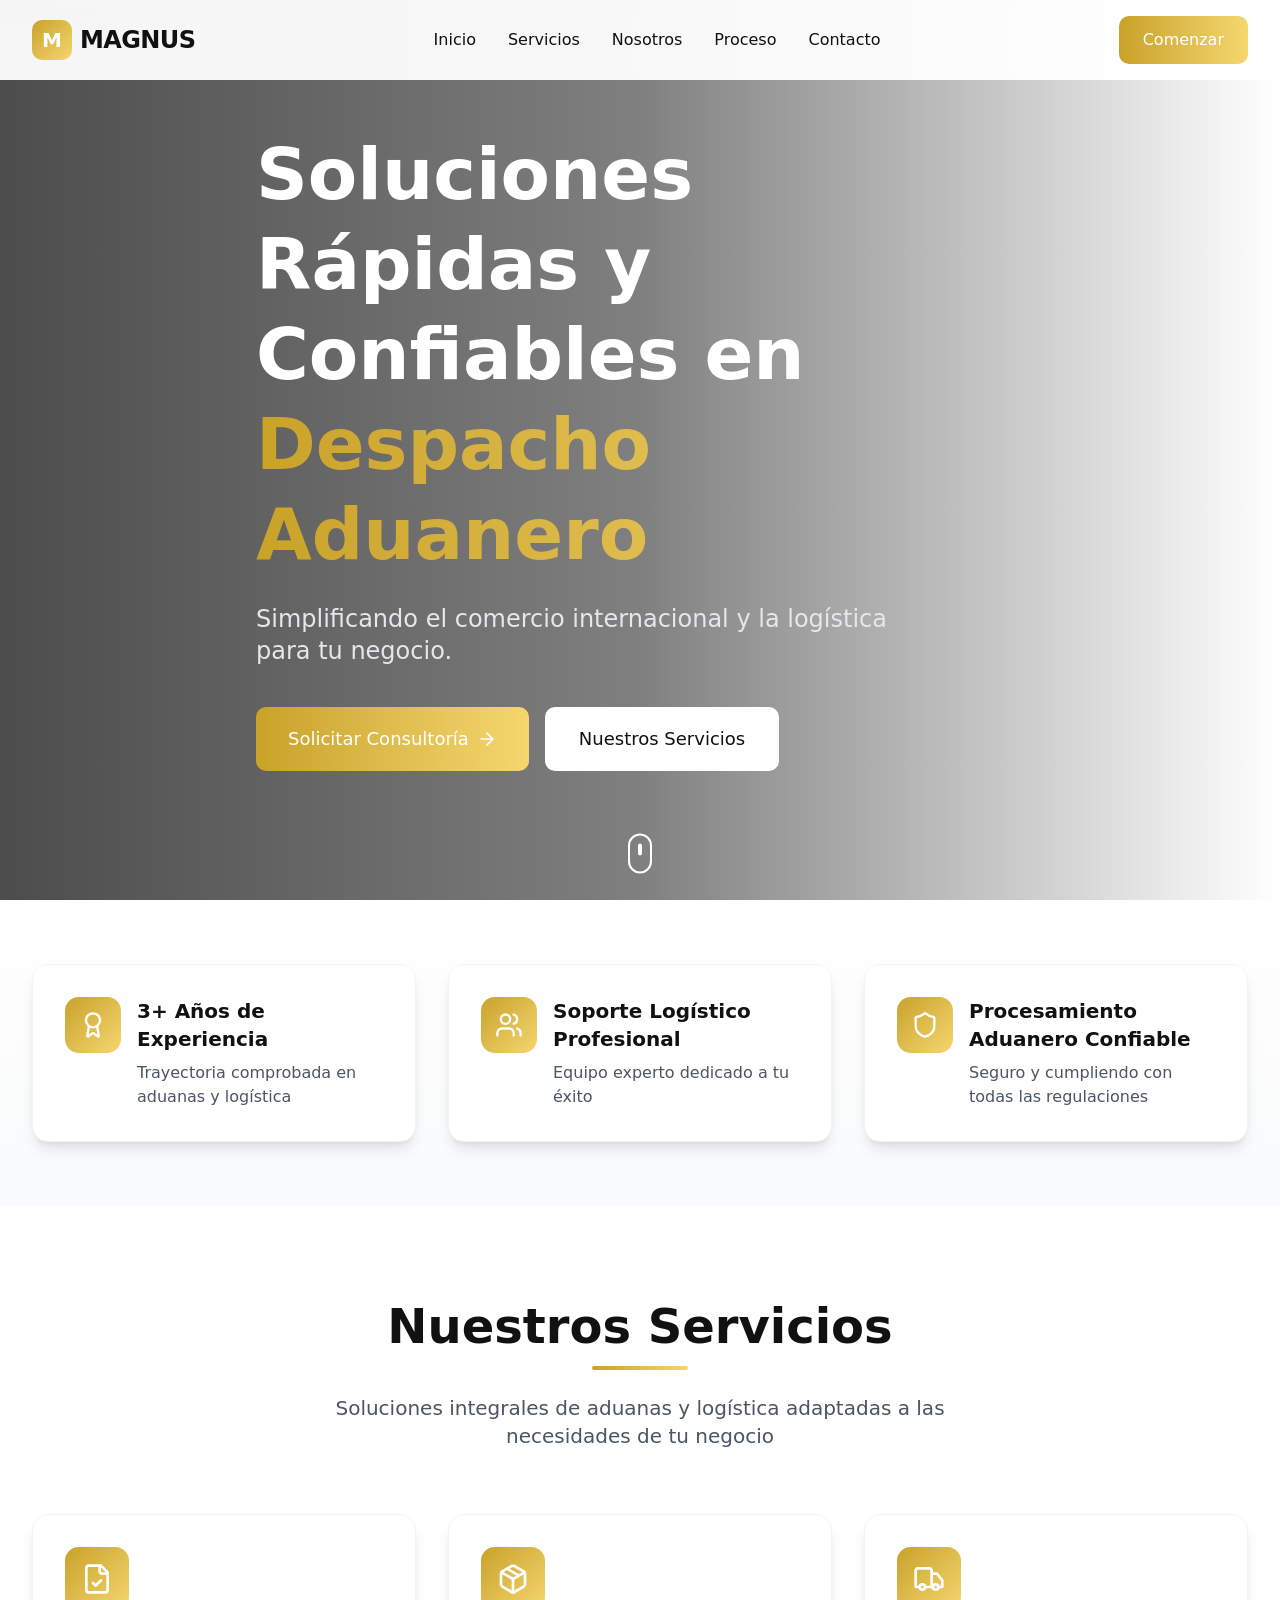
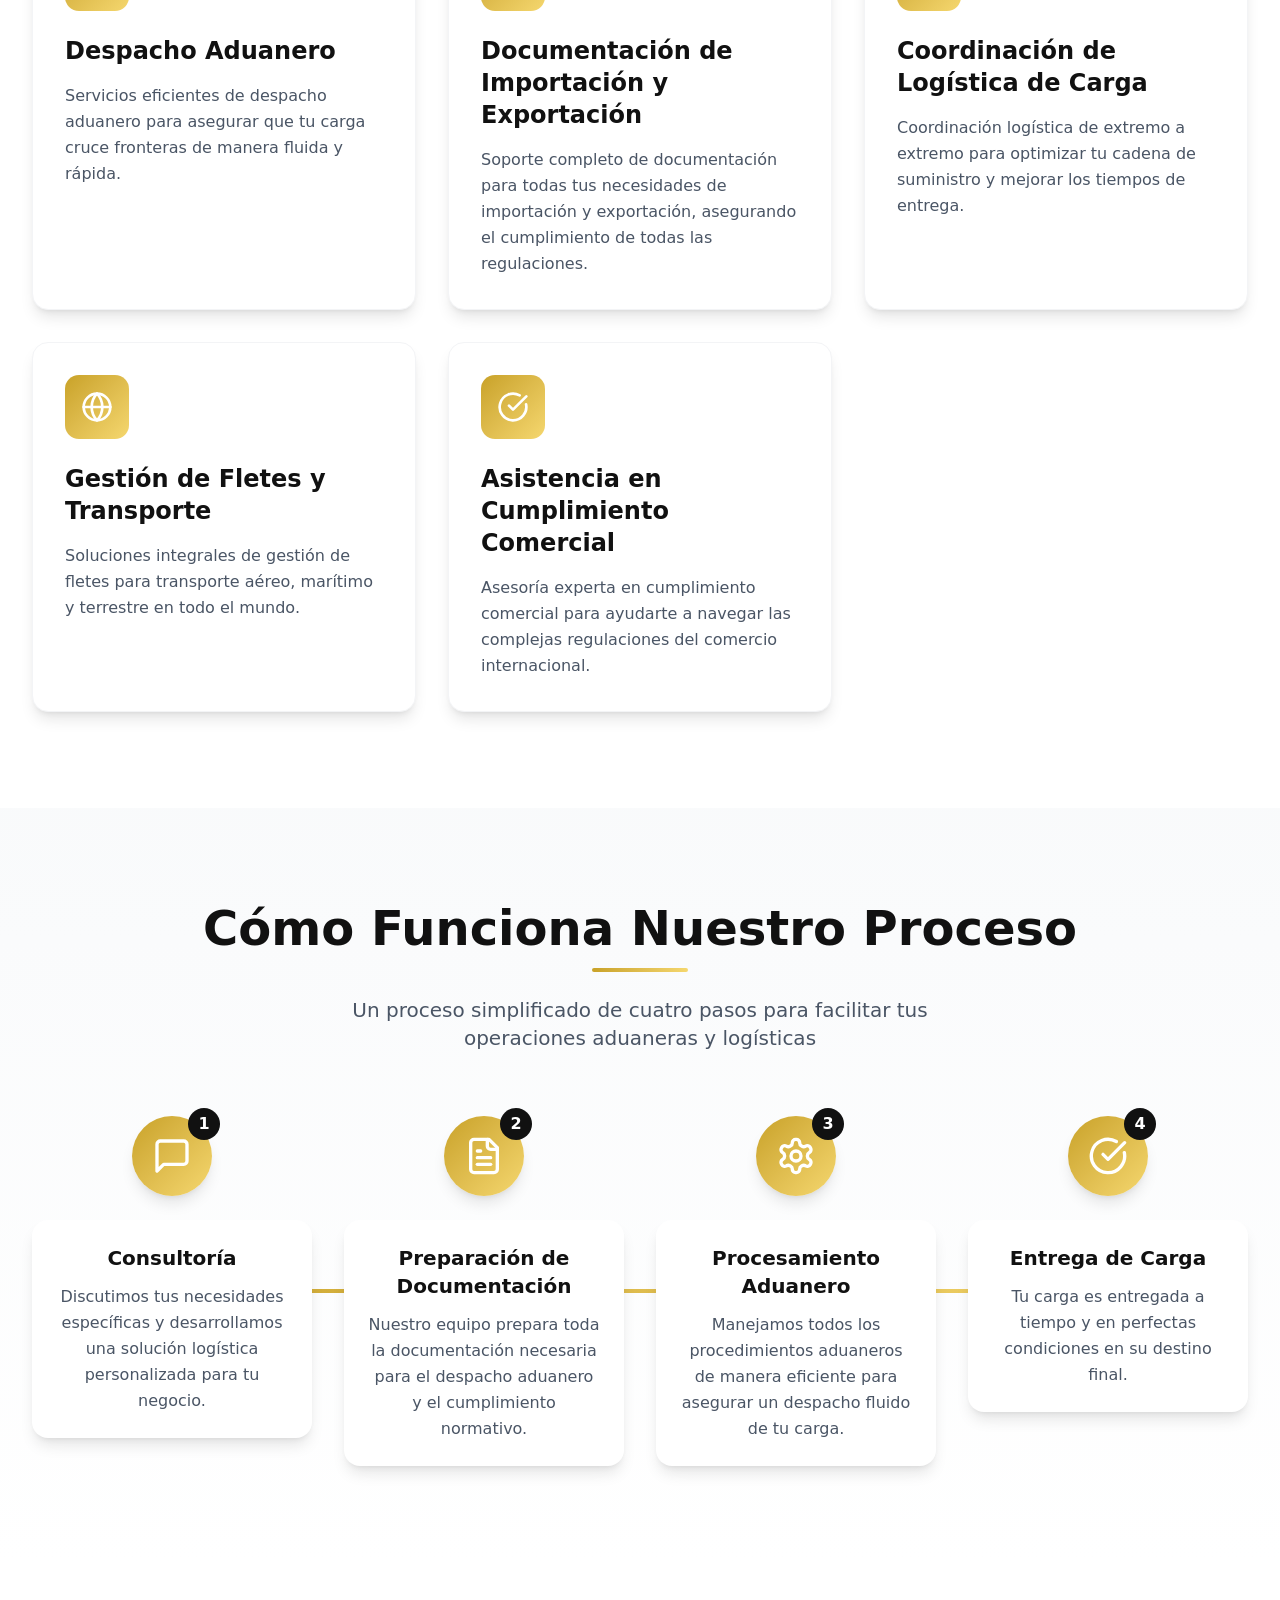
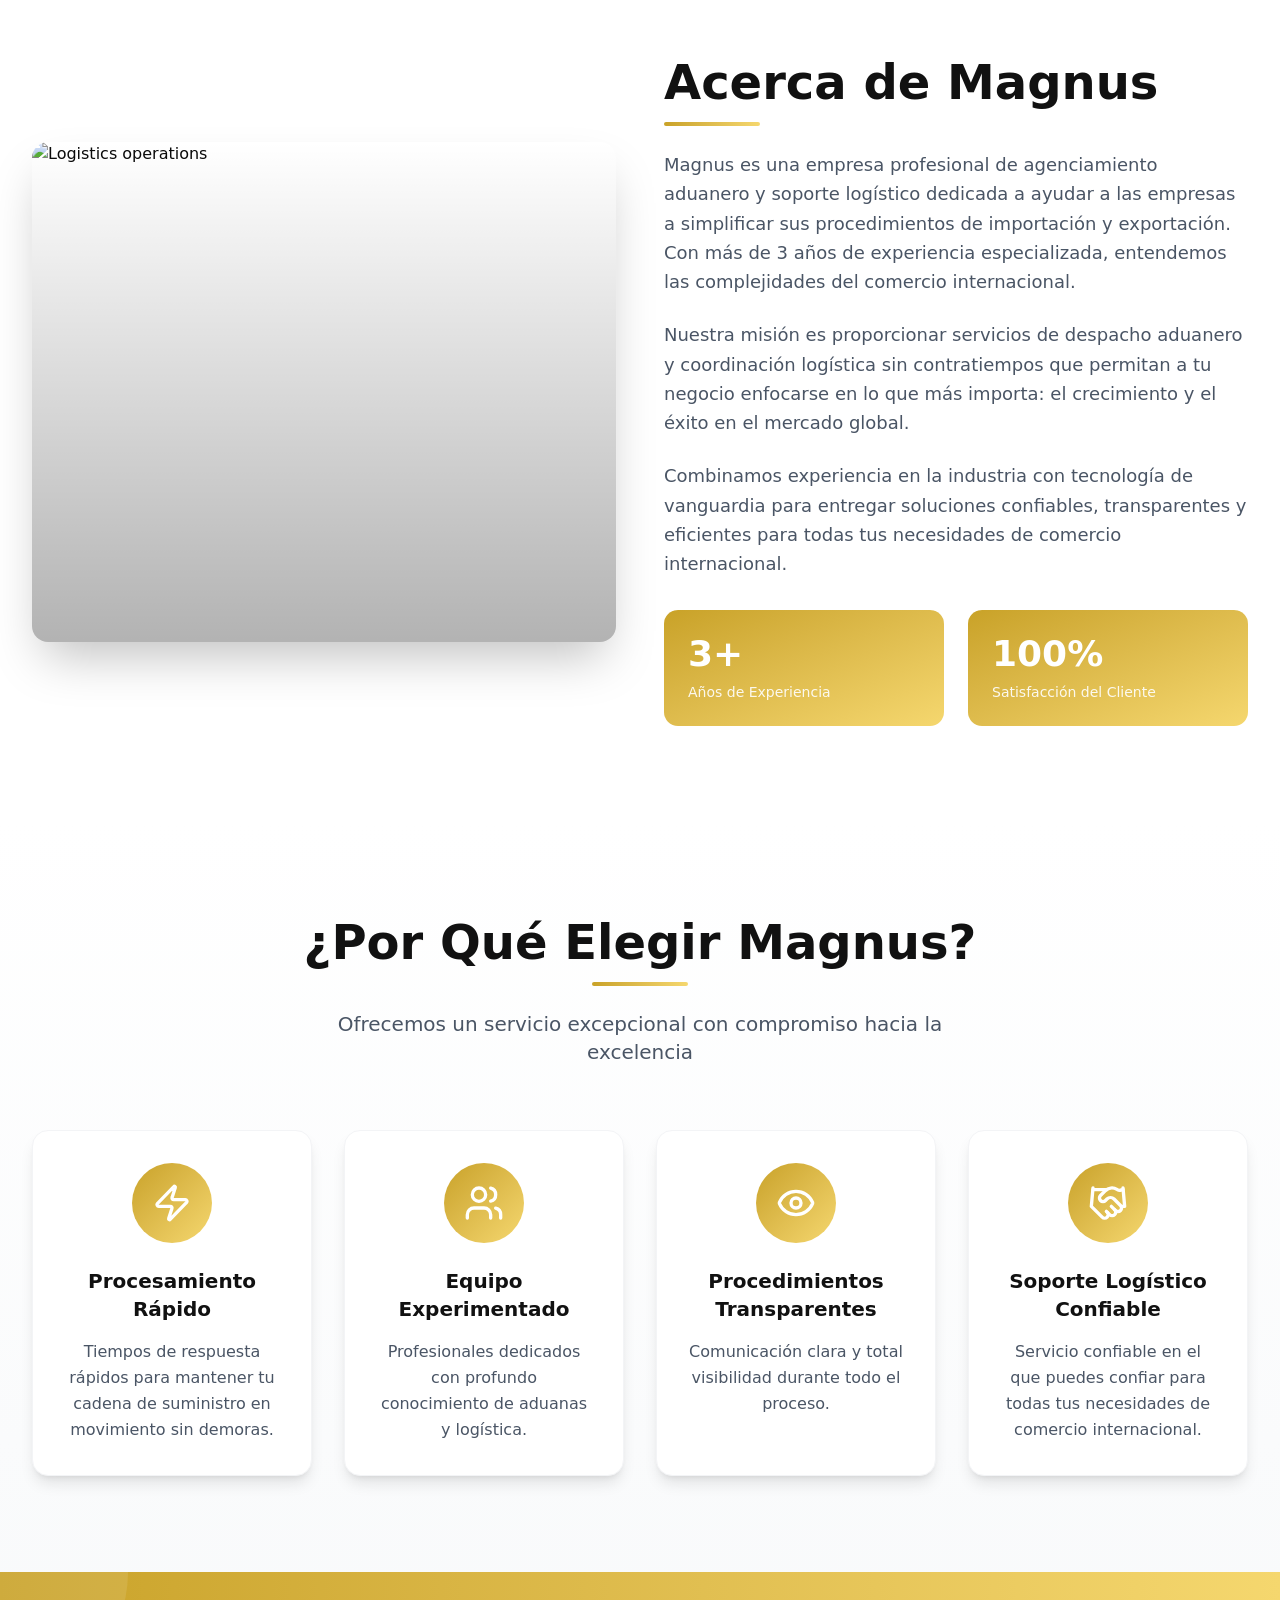
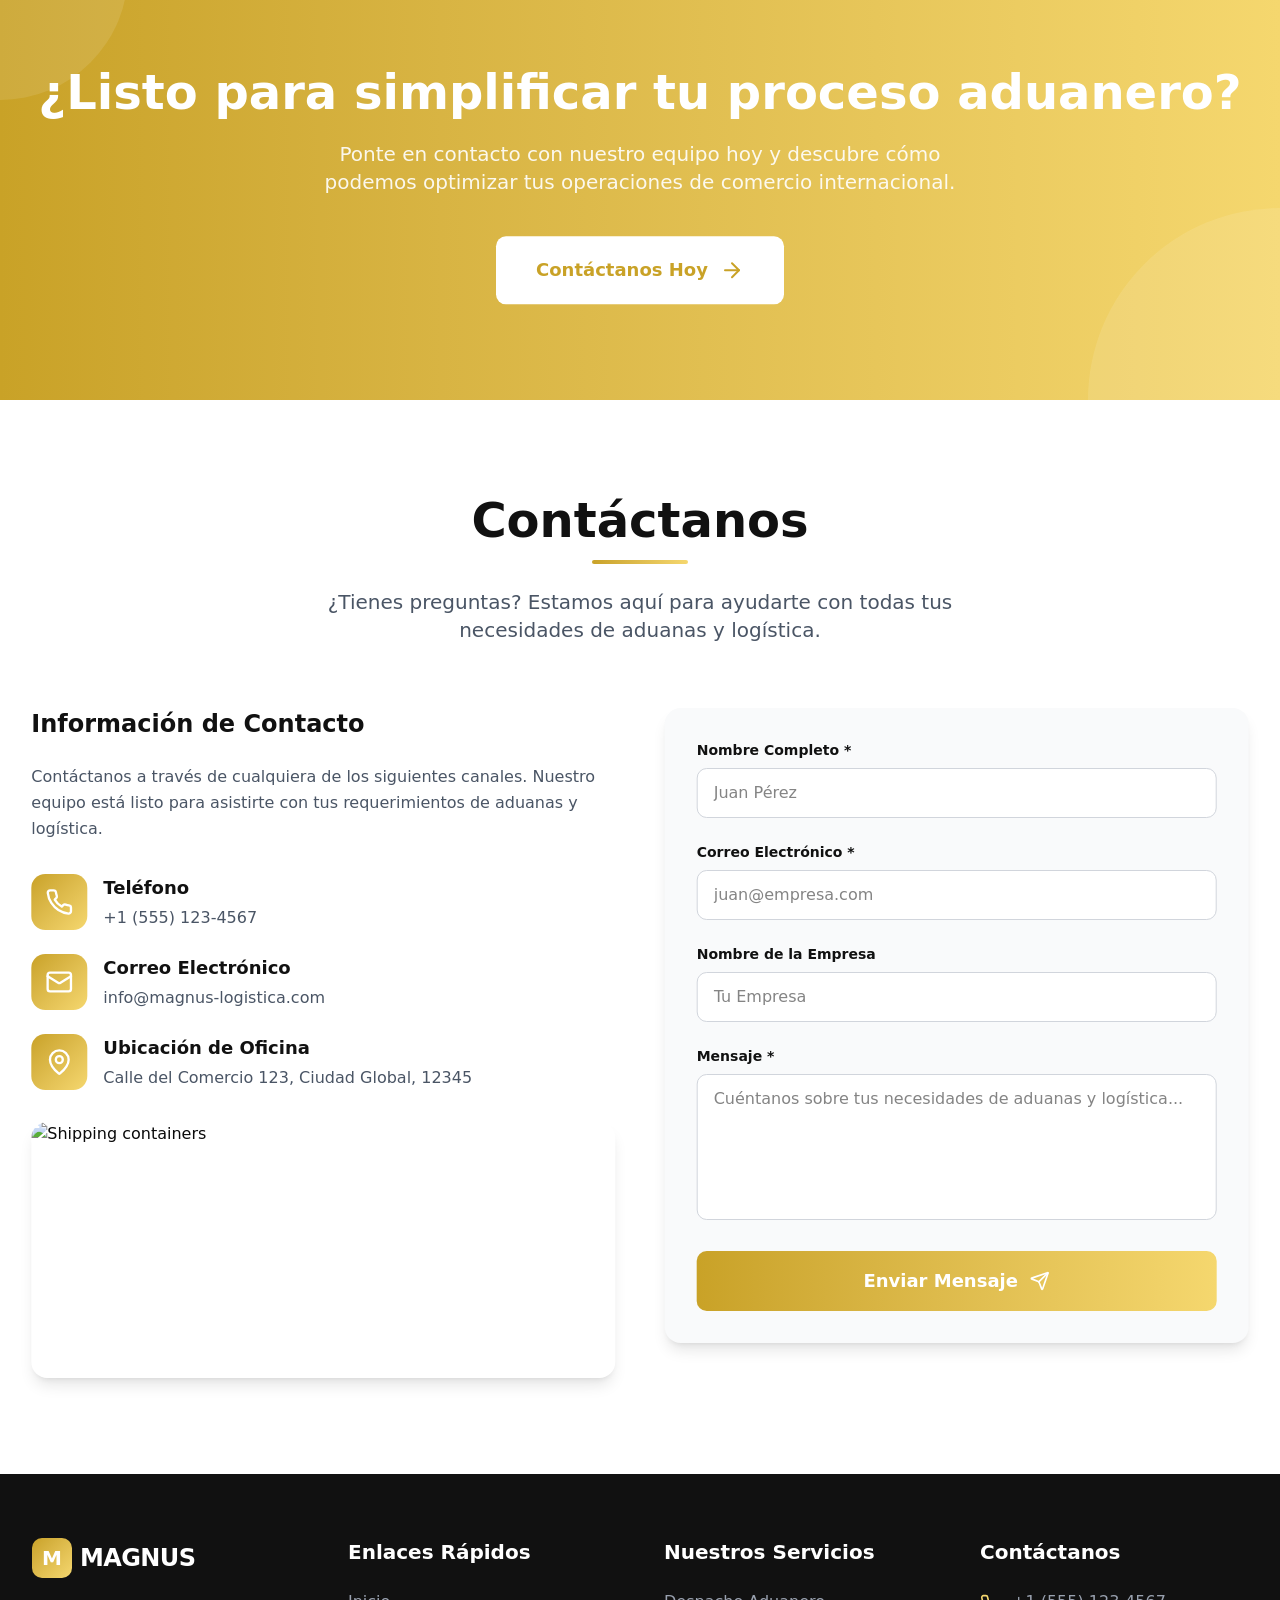
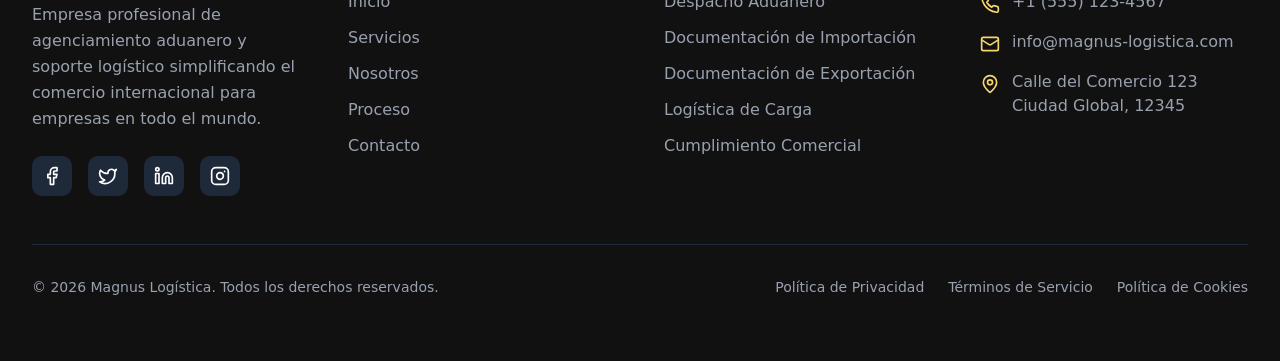
==== index.html @ 814d00e5 "Add files via upload" ====
<!DOCTYPE html>
  <html lang="en">
    <head>
      <meta charset="UTF-8" />
      <meta name="viewport" content="width=device-width, initial-scale=1.0" />
      <title>Design Landing Page for MAGNUS</title>
      <script type="module" crossorigin src="/assets/index-CF5uJtlG.js"></script>
      <link rel="stylesheet" crossorigin href="/assets/index-CGOL-Av9.css">
    </head>

    <body>
      <div id="root"></div>
    </body>
  </html>
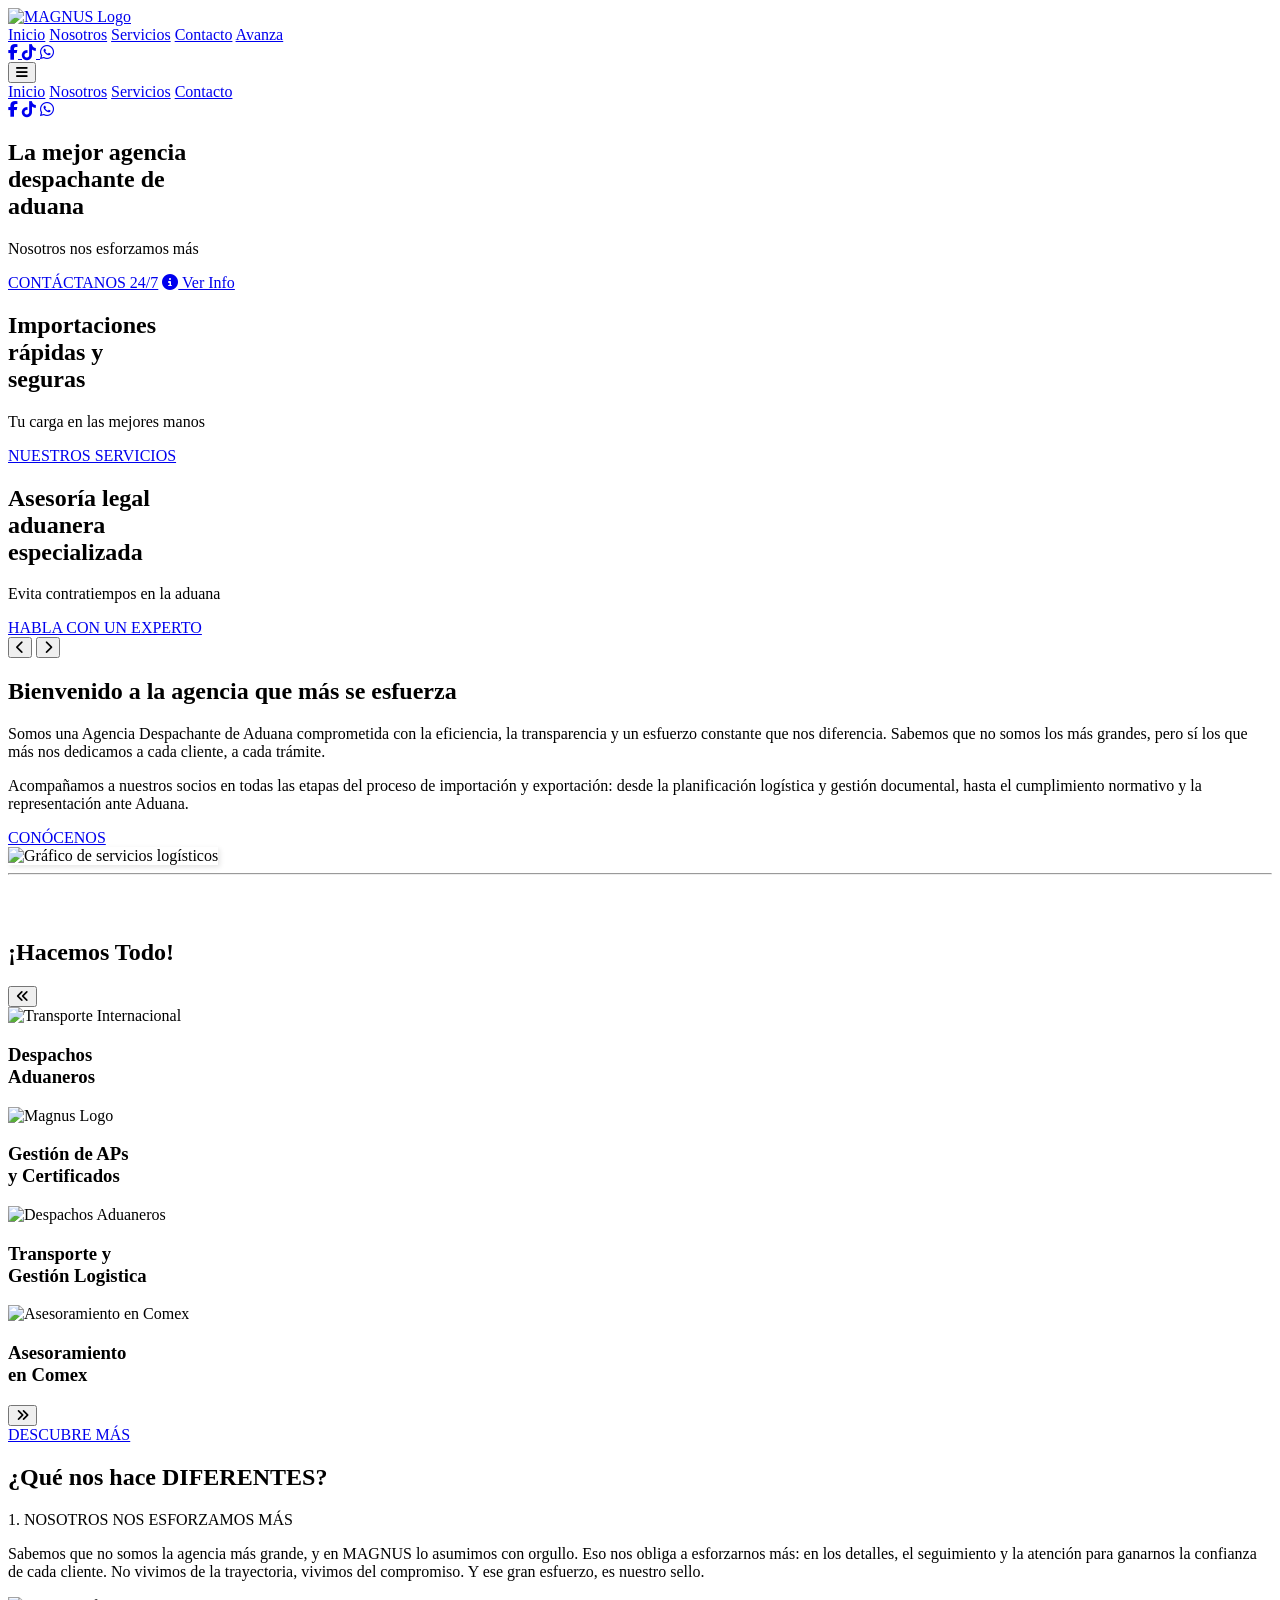
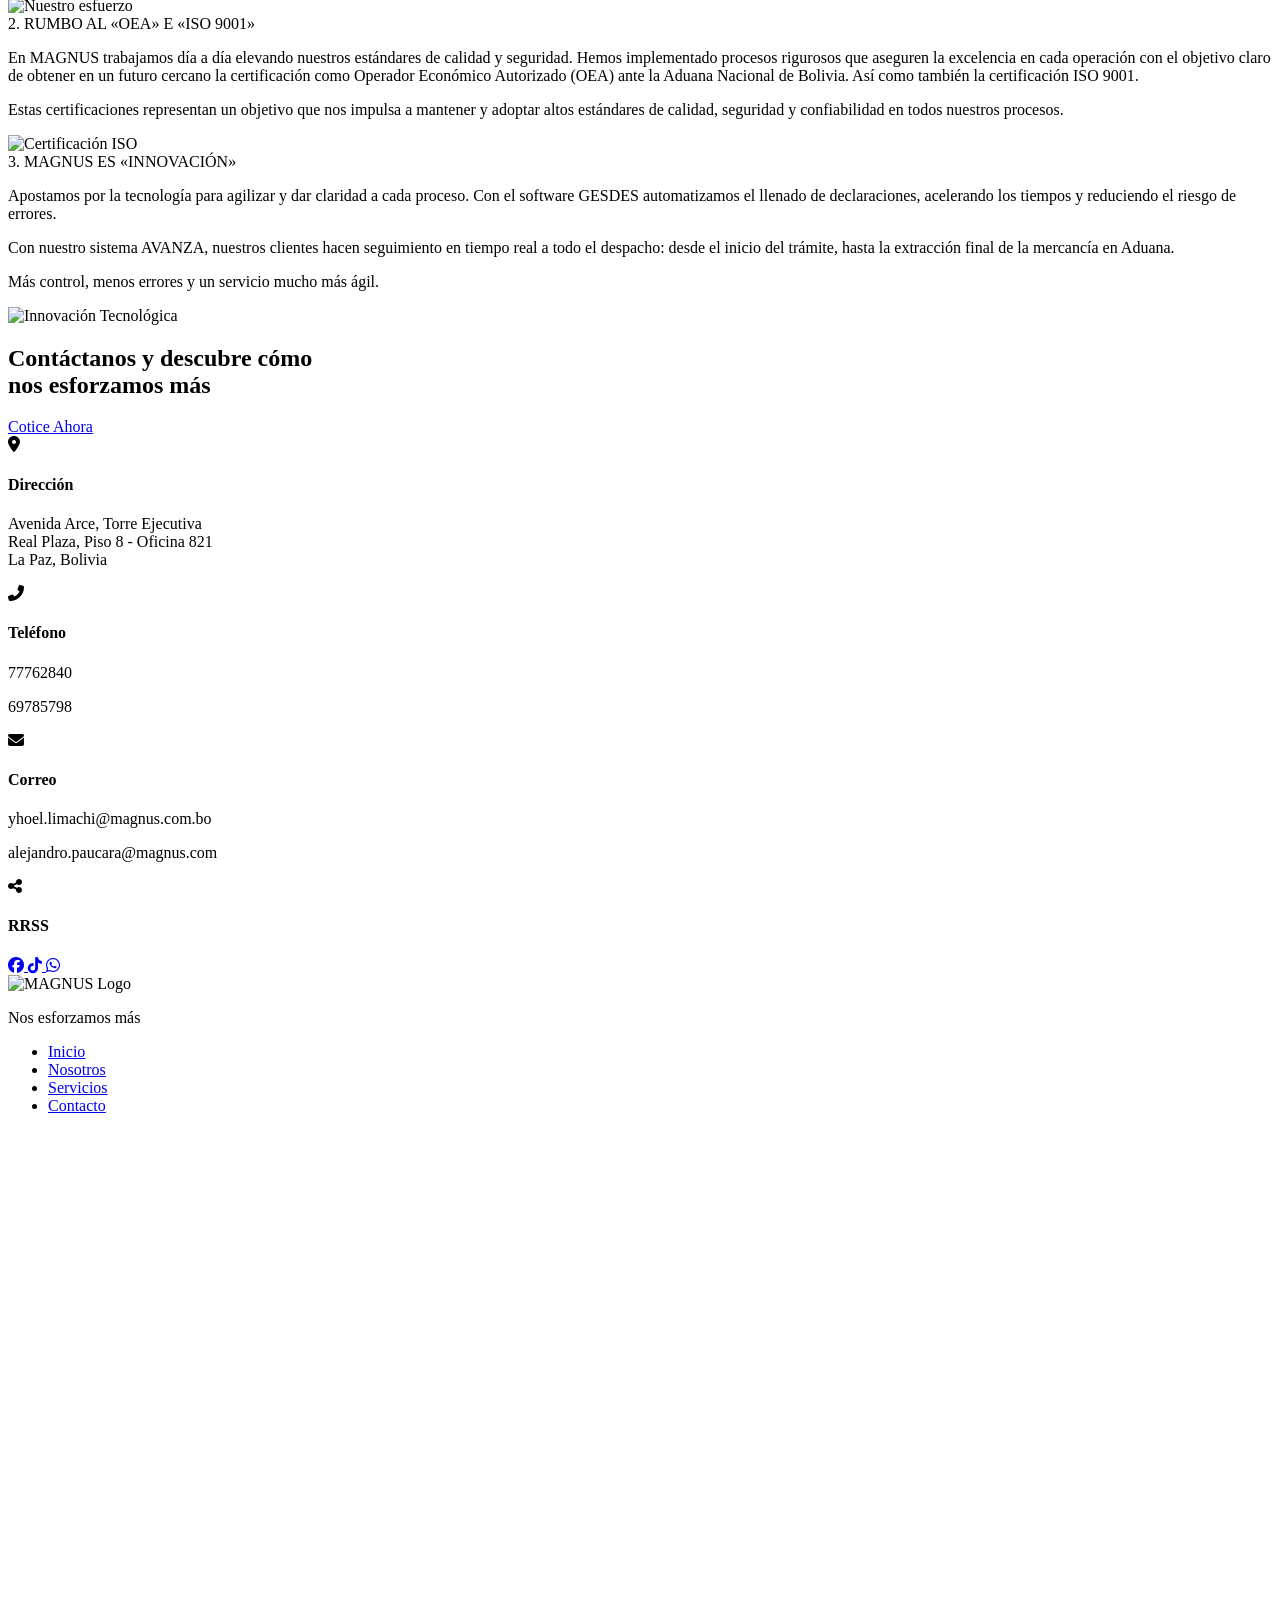
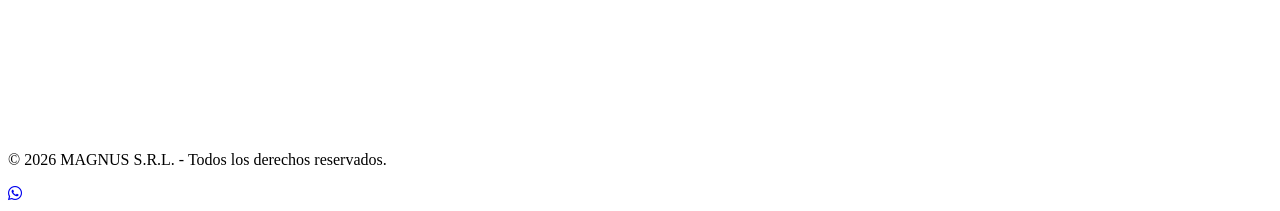
==== commit 8e141610: "Add files via upload" ====
--- a/index.html
+++ b/index.html
@@ -1,16 +1,761 @@
-
-  <!DOCTYPE html>
-  <html lang="en">
-    <head>
-      <meta charset="UTF-8" />
-      <meta name="viewport" content="width=device-width, initial-scale=1.0" />
-      <title>Design Landing Page for MAGNUS</title>
-      <script type="module" crossorigin src="/assets/index-CF5uJtlG.js"></script>
-      <link rel="stylesheet" crossorigin href="/assets/index-CGOL-Av9.css">
-    </head>
-
-    <body>
-      <div id="root"></div>
-    </body>
-  </html>
-  +<!doctype html>
+<html lang="es">
+  <head>
+    <meta charset="UTF-8" />
+    <meta
+      name="viewport"
+      content="width=device-width, initial-scale=1.0, maximum-scale=1.0, user-scalable=no"
+    />
+
+    <title>MAGNUS Despachantes de Aduana - Inicio</title>
+
+    <script src="https://cdn.tailwindcss.com"></script>
+    <link
+      rel="stylesheet"
+      href="https://cdnjs.cloudflare.com/ajax/libs/font-awesome/6.4.0/css/all.min.css"
+    />
+    <link rel="stylesheet" href="css/style.css" />
+  </head>
+  <body
+    class="bg-gray-100 min-h-screen flex flex-col relative overflow-x-hidden"
+  >
+    <header class="bg-white w-full shadow-sm z-50 sticky top-0">
+      <div
+        class="max-w-7xl mx-auto px-4 py-2 flex justify-between items-center"
+      >
+        <a
+          href="index.html"
+          class="flex items-center gap-3 z-50 transition-transform hover:scale-105 shrink-0"
+        >
+          <img
+            src="assets/img/logo_magnus.png"
+            alt="MAGNUS Logo"
+            class="h-20 md:h-30 w-auto object-contain"
+          />
+        </a>
+
+        <nav class="hidden lg:flex gap-8 items-center">
+          <a
+            href="index.html"
+            class="text-[#0d235c] font-bold text-sm hover:text-yellow-600 transition uppercase tracking-wider"
+            >Inicio</a
+          >
+          <a
+            href="about.html"
+            class="text-[#0d235c] font-bold text-sm hover:text-yellow-600 transition uppercase tracking-wider"
+            >Nosotros</a
+          >
+          <a
+            href="services.html"
+            class="text-[#0d235c] font-bold text-sm hover:text-yellow-600 transition uppercase tracking-wider"
+            >Servicios</a
+          >
+          <a
+            href="contact.html"
+            class="text-[#0d235c] font-bold text-sm hover:text-yellow-600 transition uppercase tracking-wider"
+            >Contacto</a
+          >
+          <a
+            href="contact.html"
+            class="text-[#0d235c] font-bold text-sm hover:text-yellow-600 transition uppercase tracking-wider"
+            >Avanza</a
+          >
+        </nav>
+
+        <div class="hidden lg:flex gap-3 items-center">
+          <a
+            href="https://www.facebook.com/tupagina"
+            target="_blank"
+            rel="noopener noreferrer"
+            class="w-9 h-9 flex items-center justify-center bg-[#1877F2] text-white rounded-lg text-base shadow-sm hover:shadow-md hover:-translate-y-1 transition-all duration-300"
+          >
+            <i class="fab fa-facebook-f"></i>
+          </a>
+          <a
+            href="https://www.tiktok.com/@tuusuario"
+            target="_blank"
+            rel="noopener noreferrer"
+            class="w-9 h-9 flex items-center justify-center bg-[#000000] text-white rounded-lg text-base shadow-sm hover:shadow-md hover:-translate-y-1 transition-all duration-300"
+          >
+            <i class="fab fa-tiktok"></i>
+          </a>
+          <a
+            href="https://wa.me/59100000000"
+            target="_blank"
+            rel="noopener noreferrer"
+            class="w-9 h-9 flex items-center justify-center bg-[#25D366] text-white rounded-lg text-base shadow-sm hover:shadow-md hover:-translate-y-1 transition-all duration-300"
+          >
+            <i class="fab fa-whatsapp"></i>
+          </a>
+        </div>
+
+        <button
+          id="mobile-menu-btn"
+          class="lg:hidden text-[#0d235c] text-3xl focus:outline-none z-50"
+        >
+          <i class="fas fa-bars"></i>
+        </button>
+      </div>
+
+      <div
+        id="mobile-menu"
+        class="hidden absolute top-full left-0 w-full bg-white shadow-lg flex-col border-t border-gray-100 z-40"
+      >
+        <a
+          href="index.html"
+          class="px-8 py-4 text-[#0d235c] font-bold border-b hover:bg-gray-50 uppercase text-xs tracking-widest"
+          >Inicio</a
+        >
+        <a
+          href="about.html"
+          class="px-8 py-4 text-[#0d235c] font-bold border-b hover:bg-gray-50 uppercase text-xs tracking-widest"
+          >Nosotros</a
+        >
+        <a
+          href="services.html"
+          class="px-8 py-4 text-[#0d235c] font-bold border-b hover:bg-gray-50 uppercase text-xs tracking-widest"
+          >Servicios</a
+        >
+        <a
+          href="contact.html"
+          class="px-8 py-4 text-[#0d235c] font-bold border-b hover:bg-gray-50 uppercase text-xs tracking-widest"
+          >Contacto</a
+        >
+
+        <div class="px-8 py-6 flex gap-4">
+          <a
+            href="#"
+            class="w-10 h-10 flex items-center justify-center bg-[#1877F2] text-white rounded-lg text-lg"
+            ><i class="fab fa-facebook-f"></i
+          ></a>
+          <a
+            href="#"
+            class="w-10 h-10 flex items-center justify-center bg-black text-white rounded-lg text-lg"
+            ><i class="fab fa-tiktok"></i
+          ></a>
+          <a
+            href="#"
+            class="w-10 h-10 flex items-center justify-center bg-[#25D366] text-white rounded-lg text-lg"
+            ><i class="fab fa-whatsapp"></i
+          ></a>
+        </div>
+      </div>
+    </header>
+
+    <section
+      id="hero-carousel"
+      class="relative flex-grow min-h-[90vh] w-full overflow-hidden"
+    >
+      <div class="absolute inset-0 z-0">
+        <div
+          class="carousel-slide absolute inset-0 bg-cover bg-center transition-opacity duration-1000 opacity-100 flex items-center justify-center"
+          style="background-image: url(&quot;assets/img/carrusel_1.png&quot;)"
+        >
+          <div class="absolute inset-0 bg-black/40 z-0"></div>
+          <div
+            class="relative z-10 flex flex-col items-center text-center px-4 w-full max-w-7xl"
+          >
+            <h1
+              class="text-white text-4xl sm:text-5xl md:text-[5.5rem] font-bold leading-[1.1] mb-6 md:mb-10 drop-shadow-lg"
+            >
+              La mejor agencia<br />despachante de<br />aduana
+            </h1>
+            <div
+              class="bg-[#facc15] w-full max-w-[800px] py-3 md:py-4 rounded-xl mb-8 md:mb-12 shadow-lg px-2"
+            >
+              <p
+                class="text-[#0d235c] text-xl md:text-3xl font-black italic tracking-wide"
+              >
+                Nosotros nos esforzamos más
+              </p>
+            </div>
+            <div
+              class="flex flex-col sm:flex-row gap-4 sm:gap-6 items-center w-full sm:w-auto"
+            >
+              <a
+                href="contact.html"
+                class="w-full sm:w-auto bg-white text-[#0d235c] font-bold text-base md:text-lg px-8 py-3 rounded-lg shadow-xl hover:bg-gray-100 transition duration-300"
+                >CONTÁCTANOS 24/7</a
+              >
+              <a
+                href="#"
+                class="info-button w-full sm:w-auto text-white border-2 border-white font-semibold text-base md:text-lg px-6 py-3 rounded-lg hover:bg-white hover:text-[#0d235c] transition duration-300 flex items-center justify-center gap-2"
+                data-info="Detalles de contenedores."
+                ><i class="fas fa-info-circle"></i> Ver Info</a
+              >
+            </div>
+          </div>
+        </div>
+
+        <div
+          class="carousel-slide absolute inset-0 bg-cover bg-center transition-opacity duration-1000 opacity-0 flex items-center justify-center"
+          style="background-image: url(&quot;assets/img/carrusel_2.png&quot;)"
+        >
+          <div class="absolute inset-0 bg-black/40 z-0"></div>
+          <div
+            class="relative z-10 flex flex-col items-center text-center px-4 w-full max-w-7xl"
+          >
+            <h1
+              class="text-white text-4xl sm:text-5xl md:text-[5.5rem] font-bold leading-[1.1] mb-6 md:mb-10 drop-shadow-lg"
+            >
+              Importaciones<br />rápidas y<br />seguras
+            </h1>
+            <div
+              class="bg-[#facc15] w-full max-w-[800px] py-3 md:py-4 rounded-xl mb-8 md:mb-12 shadow-lg px-2"
+            >
+              <p
+                class="text-[#0d235c] text-xl md:text-3xl font-black italic tracking-wide"
+              >
+                Tu carga en las mejores manos
+              </p>
+            </div>
+            <div
+              class="flex flex-col sm:flex-row gap-4 sm:gap-6 items-center w-full sm:w-auto"
+            >
+              <a
+                href="services.html"
+                class="w-full sm:w-auto bg-white text-[#0d235c] font-bold text-base md:text-lg px-8 py-3 rounded-lg shadow-xl hover:bg-gray-100 transition duration-300"
+                >NUESTROS SERVICIOS</a
+              >
+            </div>
+          </div>
+        </div>
+
+        <div
+          class="carousel-slide absolute inset-0 bg-cover bg-center transition-opacity duration-1000 opacity-0 flex items-center justify-center"
+          style="background-image: url(&quot;assets/img/carrusel_3.png&quot;)"
+        >
+          <div class="absolute inset-0 bg-black/40 z-0"></div>
+          <div
+            class="relative z-10 flex flex-col items-center text-center px-4 w-full max-w-7xl"
+          >
+            <h1
+              class="text-white text-4xl sm:text-5xl md:text-[5.5rem] font-bold leading-[1.1] mb-6 md:mb-10 drop-shadow-lg"
+            >
+              Asesoría legal<br />aduanera<br />especializada
+            </h1>
+            <div
+              class="bg-[#facc15] w-full max-w-[800px] py-3 md:py-4 rounded-xl mb-8 md:mb-12 shadow-lg px-2"
+            >
+              <p
+                class="text-[#0d235c] text-xl md:text-3xl font-black italic tracking-wide"
+              >
+                Evita contratiempos en la aduana
+              </p>
+            </div>
+            <div
+              class="flex flex-col sm:flex-row gap-4 sm:gap-6 items-center w-full sm:w-auto"
+            >
+              <a
+                href="contact.html"
+                class="w-full sm:w-auto bg-white text-[#0d235c] font-bold text-base md:text-lg px-8 py-3 rounded-lg shadow-xl hover:bg-gray-100 transition duration-300"
+                >HABLA CON UN EXPERTO</a
+              >
+            </div>
+          </div>
+        </div>
+      </div>
+
+      <button
+        id="prevSlide"
+        class="absolute left-2 md:left-6 top-1/2 -translate-y-1/2 z-20 text-white/70 text-3xl md:text-4xl hover:text-[#facc15] transition"
+      >
+        <i class="fas fa-chevron-left"></i>
+      </button>
+      <button
+        id="nextSlide"
+        class="absolute right-2 md:right-6 top-1/2 -translate-y-1/2 z-20 text-white/70 text-3xl md:text-4xl hover:text-[#facc15] transition"
+      >
+        <i class="fas fa-chevron-right"></i>
+      </button>
+      <div
+        id="carousel-dots"
+        class="absolute bottom-6 left-1/2 -translate-x-1/2 z-20 flex gap-3"
+      ></div>
+    </section>
+    <!--main-->
+    <main class="w-full bg-white py-12 md:py-16">
+      <div class="max-w-6xl mx-auto px-6 lg:px-12">
+        <h2
+          class="text-[#0d235c] text-3xl md:text-4xl font-extrabold leading-tight mb-5 drop-shadow-sm"
+        >
+          Bienvenido a la agencia que más se esfuerza
+        </h2>
+        <div
+          class="flex flex-col md:flex-row items-center justify-between gap-10 lg:gap-16"
+        >
+          <div class="w-full md:w-1/2 flex flex-col items-start text-left">
+            <div
+              class="text-gray-600 font-medium text-sm md:text-base text-justify leading-relaxed space-y-4 mb-8 pr-0 md:pr-4"
+            >
+              <p>
+                Somos una Agencia Despachante de Aduana comprometida con la
+                eficiencia, la transparencia y un esfuerzo constante que nos
+                diferencia. Sabemos que no somos los más grandes, pero sí los
+                que más nos dedicamos a cada cliente, a cada trámite.
+              </p>
+              <p>
+                Acompañamos a nuestros socios en todas las etapas del proceso de
+                importación y exportación: desde la planificación logística y
+                gestión documental, hasta el cumplimiento normativo y la
+                representación ante Aduana.
+              </p>
+            </div>
+
+            <a
+              href="about.html"
+              class="bg-[#e2e4e8] text-[#0d235c] font-bold text-xs md:text-sm tracking-wider px-8 py-3 rounded hover:bg-[#facc15] hover:text-white hover:shadow-md transition-all duration-300"
+            >
+              CONÓCENOS
+            </a>
+          </div>
+
+          <div class="w-full md:w-1/2 flex justify-center items-center">
+            <img
+              src="assets/img/grafico_bienvenida.png"
+              alt="Gráfico de servicios logísticos"
+              class="w-full max-w-[350px] lg:max-w-[450px] object-contain hover:scale-105 transition-transform duration-500 rounded-lg"
+              style="box-shadow: 2px 2px 5px rgba(0, 0, 0, 0.1)"
+            />
+          </div>
+        </div>
+        <hr class="border-t border-gray-300 my-8" />
+        <br /><br />
+      </div>
+      <!-- carrusel de servicios -->
+      <section
+        class="w-full bg-[#0d235c] relative overflow-hidden min-h-screen flex flex-col justify-center py-8"
+      >
+        <h2
+          class="text-white text-3xl md:text-5xl font-bold text-center mb-8 md:mb-12 tracking-wide drop-shadow-lg"
+        >
+          ¡Hacemos Todo!
+        </h2>
+
+        <div
+          class="relative w-full max-w-7xl mx-auto flex items-center justify-center min-h-[350px] md:min-h-[450px]"
+        >
+          <button
+            id="prev-service"
+            class="absolute left-2 md:left-8 z-50 text-[#facc15] text-4xl md:text-5xl hover:scale-110 hover:text-white transition-all duration-300"
+          >
+            <i class="fas fa-angle-double-left"></i>
+          </button>
+
+          <div
+            class="perspective-container relative w-full h-full flex justify-center items-center"
+          >
+            <div
+              class="service-card prev-card-2 absolute w-52 md:w-80 h-[18rem] md:h-[26rem] bg-white rounded-xl overflow-hidden shadow-2xl cursor-pointer"
+            >
+              <img
+                src="assets/img/servicio_3.png"
+                alt="Transporte Internacional"
+                class="w-full h-full object-cover"
+              />
+              <div
+                class="absolute bottom-6 left-1/2 -translate-x-1/2 w-10/12 bg-white/95 backdrop-blur-sm py-3 px-4 rounded-2xl text-center shadow-lg"
+              >
+                <h3
+                  class="text-[#0d235c] font-bold text-xs md:text-lg leading-tight"
+                >
+                  Despachos <br />Aduaneros
+                </h3>
+              </div>
+            </div>
+
+            <div
+              class="service-card prev-card absolute w-60 md:w-80 h-[20rem] md:h-[26rem] bg-[#facc15] rounded-xl p-3 shadow-2xl cursor-pointer"
+            >
+              <div
+                class="bg-white w-full h-full rounded-lg flex flex-col items-center justify-center p-6 gap-6"
+              >
+                <img
+                  src="assets/img/logo_magnus.png"
+                  alt="Magnus Logo"
+                  class="w-32 object-contain"
+                />
+                <div
+                  class="bg-[#fef08a] w-full py-3 rounded-lg text-center shadow-inner"
+                >
+                  <h3
+                    class="text-[#0d235c] font-black text-sm md:text-base leading-tight"
+                  >
+                    Gestión de APs <br />
+                    y Certificados
+                  </h3>
+                </div>
+              </div>
+            </div>
+
+            <div
+              class="service-card active-card absolute w-60 md:w-80 h-[20rem] md:h-[26rem] bg-white rounded-xl overflow-hidden shadow-2xl cursor-pointer"
+            >
+              <img
+                src="assets/img/servicio_1.jpg"
+                alt="Despachos Aduaneros"
+                class="w-full h-full object-cover"
+              />
+              <div
+                class="absolute bottom-6 left-1/2 -translate-x-1/2 w-10/12 bg-white/95 backdrop-blur-sm py-3 px-4 rounded-2xl text-center shadow-lg"
+              >
+                <h3
+                  class="text-[#0d235c] font-bold text-sm md:text-lg leading-tight"
+                >
+                  Transporte y <br />
+                  Gestión Logistica
+                </h3>
+              </div>
+            </div>
+
+            <div
+              class="service-card next-card absolute w-60 md:w-80 h-[20rem] md:h-[26rem] bg-white rounded-xl overflow-hidden shadow-2xl cursor-pointer"
+            >
+              <img
+                src="assets/img/servicio_2.webp"
+                alt="Asesoramiento en Comex"
+                class="w-full h-full object-cover"
+              />
+              <div
+                class="absolute bottom-6 left-1/2 -translate-x-1/2 w-10/12 bg-white/95 backdrop-blur-sm py-3 px-4 rounded-2xl text-center shadow-lg"
+              >
+                <h3
+                  class="text-[#0d235c] font-bold text-sm md:text-lg leading-tight"
+                >
+                  Asesoramiento<br />en Comex
+                </h3>
+              </div>
+            </div>
+          </div>
+
+          <button
+            id="next-service"
+            class="absolute right-2 md:right-8 z-50 text-[#facc15] text-4xl md:text-5xl hover:scale-110 hover:text-white transition-all duration-300"
+          >
+            <i class="fas fa-angle-double-right"></i>
+          </button>
+        </div>
+
+        <div class="flex justify-center mt-8 md:mt-12 relative z-50">
+          <a
+            href="services.html"
+            class="bg-[#e2e4e8] text-[#0d235c] font-bold text-sm tracking-wider px-8 py-3 rounded hover:bg-[#facc15] hover:text-white hover:shadow-md transition-all duration-300"
+          >
+            DESCUBRE MÁS
+          </a>
+        </div>
+      </section>
+      <!-- FIN CARRUSEL DE SERVICIOS 
+      /direfentes-->
+      <section class="w-full bg-white py-16 md:py-24">
+        <div class="max-w-6xl mx-auto px-6 lg:px-12">
+          <div class="text-center mb-12 md:mb-20">
+            <h2
+              class="text-3xl md:text-[2.75rem] font-extrabold text-[#0d235c] tracking-tight"
+            >
+              ¿Qué nos hace <span class="text-[#facc15]">DIFERENTES?</span>
+            </h2>
+          </div>
+
+          <div class="flex flex-col md:flex-row items-center gap-10 lg:gap-16">
+            <div
+              class="w-full md:w-1/2 border-l-[8px] border-[#0d235c] pl-6 md:pl-8 py-2"
+            >
+              <div
+                class="bg-[#0d235c] text-[#facc15] font-black text-base md:text-lg px-6 py-3 rounded-md mb-6 inline-block tracking-wide shadow-md"
+              >
+                1. NOSOTROS NOS ESFORZAMOS MÁS
+              </div>
+
+              <p
+                class="text-gray-500 font-medium text-sm md:text-base text-justify leading-relaxed"
+              >
+                Sabemos que no somos la agencia más grande, y en MAGNUS lo
+                asumimos con orgullo. Eso nos obliga a esforzarnos más: en los
+                detalles, el seguimiento y la atención para ganarnos la
+                confianza de cada cliente. No vivimos de la trayectoria, vivimos
+                del compromiso. Y ese gran esfuerzo, es nuestro sello.
+              </p>
+            </div>
+
+            <div class="w-full md:w-1/2 flex justify-center items-center">
+              <img
+                src="assets/img/Nuestro_esfuerzo.png"
+                alt="Nuestro esfuerzo"
+                class="w-full max-w-[350px] lg:max-w-[450px] object-contain hover:-translate-y-2 transition-transform duration-500"
+              />
+            </div>
+          </div>
+        </div>
+      </section>
+      <!-- iso -->
+      <section class="w-full bg-white py-12">
+        <div class="max-w-6xl mx-auto px-6 lg:px-12">
+          <div
+            class="flex flex-col md:flex-row-reverse items-center gap-10 lg:gap-16"
+          >
+            <div
+              class="w-full md:w-1/2 border-r-[8px] border-[#facc15] pr-6 md:pr-8 py-2 text-right"
+            >
+              <div
+                class="bg-[#facc15] text-[#0d235c] font-black text-base md:text-lg px-6 py-3 rounded-md mb-6 inline-block tracking-wide shadow-md uppercase"
+              >
+                2. RUMBO AL «OEA» E «ISO 9001»
+              </div>
+
+              <div
+                class="text-gray-500 font-medium text-sm md:text-base text-justify leading-relaxed space-y-4"
+              >
+                <p>
+                  En MAGNUS trabajamos día a día elevando nuestros estándares de
+                  calidad y seguridad. Hemos implementado procesos rigurosos que
+                  aseguren la excelencia en cada operación con el objetivo claro
+                  de obtener en un futuro cercano la certificación como Operador
+                  Económico Autorizado (OEA) ante la Aduana Nacional de Bolivia.
+                  Así como también la certificación ISO 9001.
+                </p>
+                <p>
+                  Estas certificaciones representan un objetivo que nos impulsa
+                  a mantener y adoptar altos estándares de calidad, seguridad y
+                  confiabilidad en todos nuestros procesos.
+                </p>
+              </div>
+            </div>
+
+            <div class="w-full md:w-1/2 flex justify-center items-center">
+              <img
+                src="assets/img/logo_iso.png"
+                alt="Certificación ISO"
+                class="w-full max-w-[300px] md:max-w-[380px] object-contain opacity-80 hover:opacity-100 transition-opacity duration-500"
+              />
+            </div>
+          </div>
+        </div>
+      </section>
+
+      <section class="w-full bg-white py-12 pb-24">
+        <div class="max-w-6xl mx-auto px-6 lg:px-12">
+          <div class="flex flex-col md:flex-row items-center gap-10 lg:gap-16">
+            <div
+              class="w-full md:w-1/2 border-l-[8px] border-[#0d235c] pl-6 md:pl-8 py-2"
+            >
+              <div
+                class="bg-[#0d235c] text-[#facc15] font-black text-base md:text-lg px-6 py-3 rounded-md mb-6 inline-block tracking-wide shadow-md uppercase"
+              >
+                3. MAGNUS ES «INNOVACIÓN»
+              </div>
+
+              <div
+                class="text-gray-500 font-medium text-sm md:text-base text-justify leading-relaxed space-y-4"
+              >
+                <p>
+                  Apostamos por la tecnología para agilizar y dar claridad a
+                  cada proceso. Con el software GESDES automatizamos el llenado
+                  de declaraciones, acelerando los tiempos y reduciendo el
+                  riesgo de errores.
+                </p>
+                <p>
+                  Con nuestro sistema AVANZA, nuestros clientes hacen
+                  seguimiento en tiempo real a todo el despacho: desde el inicio
+                  del trámite, hasta la extracción final de la mercancía en
+                  Aduana.
+                </p>
+                <p>Más control, menos errores y un servicio mucho más ágil.</p>
+              </div>
+            </div>
+
+            <div class="w-full md:w-1/2 flex justify-center items-center">
+              <img
+                src="assets/img/grafico_innovacion.png"
+                alt="Innovación Tecnológica"
+                class="w-full max-w-[300px] md:max-w-[400px] object-contain hover:rotate-3 transition-transform duration-500"
+              />
+            </div>
+          </div>
+        </div>
+      </section>
+
+      <section
+        class="relative w-full h-[550px] md:h-[700px] flex items-center justify-center overflow-hidden"
+      >
+        <div
+          class="absolute inset-0 bg-cover bg-center z-0"
+          style="background-image: url(&quot;assets/img/hunday.png&quot;)"
+        >
+          <div
+            class="absolute inset-0 bg-gradient-to-r from-[#0d235c] via-[#0d235c]/60 to-transparent"
+          ></div>
+
+          <div class="absolute inset-0 bg-black/20"></div>
+        </div>
+
+        <div class="relative z-20 text-center px-6 max-w-6xl">
+          <h2
+            class="text-white text-4xl md:text-6xl font-black mb-12 leading-tight drop-shadow-xl uppercase tracking-tight"
+          >
+            Contáctanos y descubre cómo<br />nos esforzamos más
+          </h2>
+
+          <a
+            href="contact.html"
+            class="inline-block border-2 border-[#facc15] text-[#facc15] font-black uppercase tracking-widest px-12 py-4 rounded-md hover:bg-[#facc15] hover:text-[#0d235c] transition-all duration-300 shadow-2xl bg-[#0d235c]/40 text-lg"
+          >
+            Cotice Ahora
+          </a>
+        </div>
+      </section>
+    </main>
+    <article class="w-full bg-white py-8">
+      <div class="max-w-7xl mx-auto px-6 lg:px-12">
+        <div
+          class="grid grid-cols-1 md:grid-cols-2 lg:grid-cols-4 gap-12 text-center"
+        >
+          <div class="flex flex-col items-center">
+            <div class="text-[#facc15] text-4xl mb-4">
+              <i class="fas fa-map-marker-alt"></i>
+            </div>
+            <h4 class="font-bold mb-3 uppercase tracking-wider text-[#0d235c]">
+              Dirección
+            </h4>
+            <p class="text-gray-500 text-sm leading-relaxed">
+              Avenida Arce, Torre Ejecutiva<br />
+              Real Plaza, Piso 8 - Oficina 821<br />
+              La Paz, Bolivia
+            </p>
+          </div>
+
+          <div class="flex flex-col items-center">
+            <div class="text-[#facc15] text-4xl mb-4">
+              <i class="fas fa-phone-alt"></i>
+            </div>
+            <h4 class="font-bold mb-3 uppercase tracking-wider text-[#0d235c]">
+              Teléfono
+            </h4>
+            <p class="text-gray-500 text-sm">77762840</p>
+            <p class="text-gray-500 text-sm">69785798</p>
+          </div>
+
+          <div class="flex flex-col items-center">
+            <div class="text-[#facc15] text-4xl mb-4">
+              <i class="fas fa-envelope"></i>
+            </div>
+            <h4 class="font-bold mb-3 uppercase tracking-wider text-[#0d235c]">
+              Correo
+            </h4>
+            <p class="text-gray-500 text-sm">yhoel.limachi@magnus.com.bo</p>
+            <p class="text-gray-500 text-sm text-xs">
+              alejandro.paucara@magnus.com
+            </p>
+          </div>
+
+          <div class="flex flex-col items-center">
+            <div class="text-[#facc15] text-4xl mb-4">
+              <i class="fas fa-share-alt"></i>
+            </div>
+            <h4 class="font-bold mb-3 uppercase tracking-wider text-[#0d235c]">
+              RRSS
+            </h4>
+            <div class="flex gap-4">
+              <a
+                href="#"
+                class="text-2xl hover:text-[#1877F2] transition-colors text-gray-400"
+              >
+                <i class="fab fa-facebook"></i>
+              </a>
+              <a
+                href="#"
+                class="text-2xl hover:text-[#000000] transition-colors text-gray-400"
+              >
+                <i class="fab fa-tiktok"></i>
+              </a>
+              <a
+                href="#"
+                class="text-2xl hover:text-[#25D366] transition-colors text-gray-400"
+              >
+                <i class="fab fa-whatsapp"></i>
+              </a>
+            </div>
+          </div>
+        </div>
+      </div>
+    </article>
+    <footer class="w-full bg-[#061E64] text-white py-16">
+      <div class="max-w-7xl mx-auto px-6 lg:px-12">
+        <div
+          class="flex flex-col lg:flex-row items-center justify-between gap-12 border-t border-white/10 pt-12"
+        >
+          <div class="flex flex-col items-center lg:items-start">
+            <img
+              src="assets/img/logoMagunus_2.png"
+              alt="MAGNUS Logo"
+              class="h-32 md:h-40 mb-4 object-contain"
+            />
+            <p class="text-[#facc15] font-black italic text-xl mb-6">
+              Nos esforzamos más
+            </p>
+          </div>
+
+          <div class="flex flex-col items-center">
+            <ul
+              class="text-gray-300 text-sm space-y-2 text-center lg:text-left"
+            >
+              <li>
+                <a
+                  href="index.html"
+                  class="hover:text-[#facc15] transition-colors"
+                  >Inicio</a
+                >
+              </li>
+              <li>
+                <a
+                  href="about.html"
+                  class="hover:text-[#facc15] transition-colors"
+                  >Nosotros</a
+                >
+              </li>
+              <li>
+                <a
+                  href="services.html"
+                  class="hover:text-[#facc15] transition-colors"
+                  >Servicios</a
+                >
+              </li>
+              <li>
+                <a
+                  href="contact.html"
+                  class="hover:text-[#facc15] transition-colors"
+                  >Contacto</a
+                >
+              </li>
+            </ul>
+          </div>
+
+          <div
+            class="w-full lg:max-w-2xl h-64 rounded-2xl overflow-hidden shadow-2xl border-2 border-white/10"
+          >
+            <iframe src="https://www.google.com/maps/embed?pb=!1m18!1m12!1m3!1d956.3459516135065!2d-68.12760706890525!3d-16.506710207045227!2m3!1f0!2f0!3f0!3m2!1i1024!2i768!4f13.1!3m3!1m2!1s0x915f21aae693689d%3A0x6b465fcb4f6217f1!2sMagnus%20-%20Agencia%20Despachante%20de%20Aduana!5e0!3m2!1ses-419!2sbo!4v1773882922520!5m2!1ses-419!2sbo" width="800" height="600" style="border:0;" allowfullscreen="" loading="lazy" referrerpolicy="no-referrer-when-downgrade"></iframe>
+          </div>
+        </div>
+
+        <div
+          class="text-center mt-12 pt-8 border-t border-white/10 text-gray-400 text-[10px] tracking-[3px] uppercase"
+        >
+          <p>© 2026 MAGNUS S.R.L. - Todos los derechos reservados.</p>
+        </div>
+      </div>
+    </footer>
+
+    <a
+      href="https://wha"
+      id="btn-whatsapp-flotante"
+      class="fixed bottom-6 right-6 z-[999] bg-[#25D366] text-white w-14 h-14 rounded-full flex items-center justify-center text-3xl shadow-xl hover:bg-[#20BA56] hover:scale-110 transition-all duration-500 opacity-0 pointer-events-none translate-y-8"
+      target="_blank"
+      rel="noopener noreferrer"
+      title="Escríbenos por WhatsApp"
+    >
+      <i class="fab fa-whatsapp"></i>
+    </a>
+
+    <script src="js/main.js"></script>
+  </body>
+</html>
